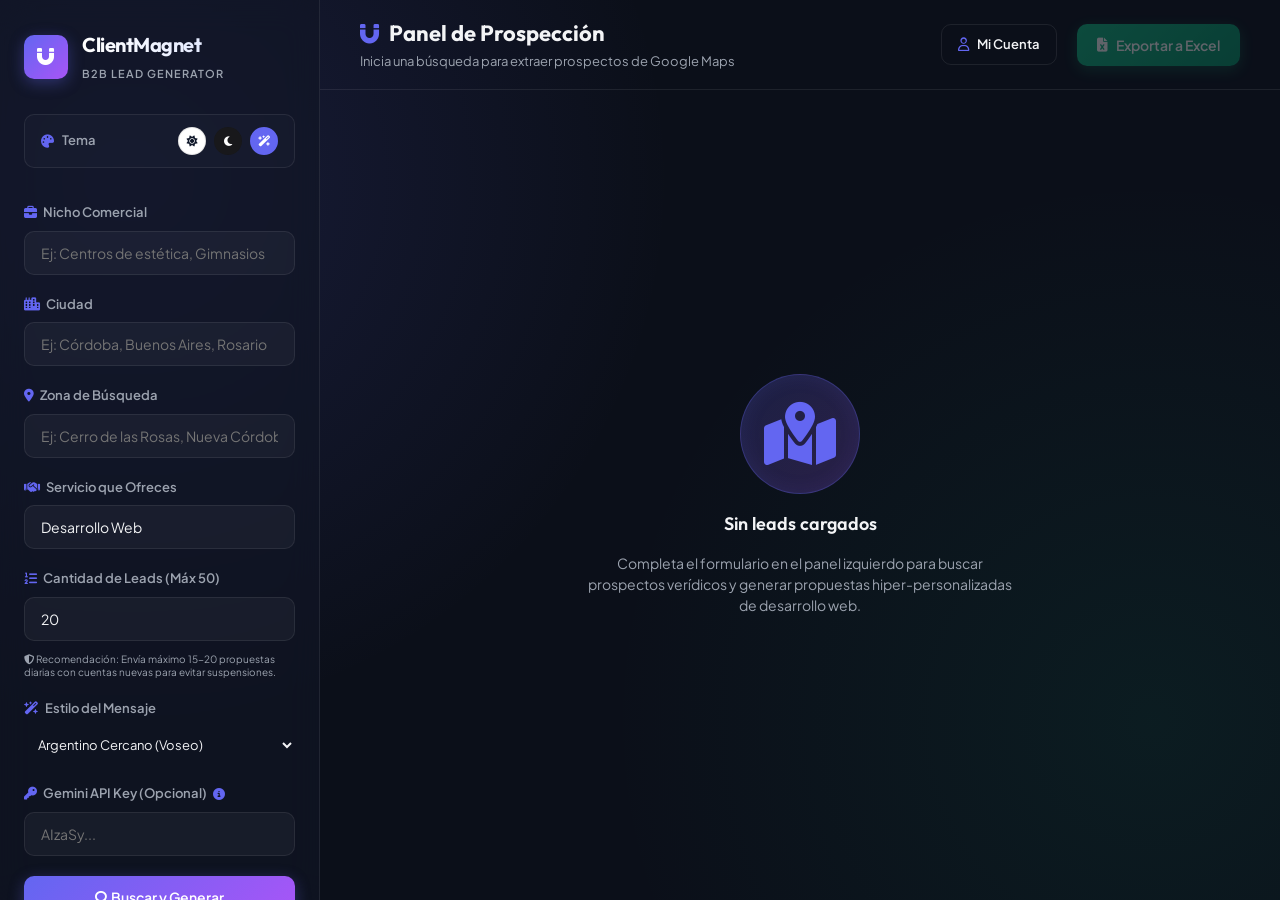
==== templates/index.html @ a26969b7 "fix: reordenar media queries, posicionar pestana como fixed y ocultar toggle duplicado del header" ====
<!DOCTYPE html>
<html lang="es">
<head>
    <meta charset="UTF-8">
    <meta name="viewport" content="width=device-width, initial-scale=1.0">
    <title>ClientMagnet | Lead Generator & Copywriter</title>
    <!-- Favicon -->
    <link rel="icon" type="image/svg+xml" href="data:image/svg+xml,<svg xmlns=%22http://www.w3.org/2000/svg%22 viewBox=%220 0 100 100%22><text y=%22.9em%22 font-size=%2290%22>🧲</text></svg>">
    <!-- Google Fonts -->
    <link rel="preconnect" href="https://fonts.googleapis.com">
    <link rel="preconnect" href="https://fonts.gstatic.com" crossorigin>
    <link href="https://fonts.googleapis.com/css2?family=Outfit:wght@300;400;500;600;700;800&family=Plus+Jakarta+Sans:wght@300;400;500;600;700&display=swap" rel="stylesheet">
    <!-- FontAwesome for Icons -->
    <link rel="stylesheet" href="https://cdnjs.cloudflare.com/ajax/libs/font-awesome/6.4.0/css/all.min.css">
    <!-- Stylesheet -->
    <link rel="stylesheet" href="/static/style.css">
</head>
<body>
    <div class="app-container">
        <!-- Sidebar / Control Panel -->
        <aside class="sidebar">
            <div class="brand">
                <div class="logo-icon"><i class="fa-solid fa-magnet"></i></div>
                <div class="brand-text">
                    <h1>ClientMagnet</h1>
                    <span>B2B Lead Generator</span>
                </div>
                <button type="button" class="sidebar-close-btn" id="sidebarClose" style="display: none;"><i class="fa-solid fa-xmark"></i></button>
            </div>
            
            <div class="theme-selector-container">
                <span><i class="fa-solid fa-palette"></i> Tema</span>
                <div class="theme-buttons">
                    <button type="button" class="theme-btn theme-light" data-theme="theme-light" title="Modo Claro"><i class="fa-solid fa-sun"></i></button>
                    <button type="button" class="theme-btn theme-dark" data-theme="theme-dark" title="Modo Oscuro"><i class="fa-solid fa-moon"></i></button>
                    <button type="button" class="theme-btn theme-violet active" data-theme="theme-violet" title="Modo Violeta"><i class="fa-solid fa-wand-magic-sparkles"></i></button>
                </div>
            </div>
            
            <form id="prospectForm" class="control-form">
                <div class="form-group">
                    <label for="nicho"><i class="fa-solid fa-briefcase"></i> Nicho Comercial</label>
                    <input type="text" id="nicho" placeholder="Ej: Centros de estética, Gimnasios" required>
                </div>
                
                <div class="form-group">
                    <label for="ciudad"><i class="fa-solid fa-city"></i> Ciudad</label>
                    <input type="text" id="ciudad" placeholder="Ej: Córdoba, Buenos Aires, Rosario" required>
                </div>
                
                <div class="form-group">
                    <label for="zona"><i class="fa-solid fa-location-dot"></i> Zona de Búsqueda</label>
                    <input type="text" id="zona" placeholder="Ej: Cerro de las Rosas, Nueva Córdoba" required>
                </div>
                
                <div class="form-group">
                    <label for="servicio"><i class="fa-solid fa-handshake"></i> Servicio que Ofreces</label>
                    <input type="text" id="servicio" value="Desarrollo Web" placeholder="Ej: Desarrollo Web, Community Manager, Empleado, etc." list="typical-services" required>
                    <datalist id="typical-services">
                        <option value="Desarrollo Web"></option>
                        <option value="Community Manager"></option>
                        <option value="Gestión de Redes Sociales"></option>
                        <option value="Empleado Administrativo"></option>
                        <option value="Recepcionista"></option>
                        <option value="Asistente Virtual"></option>
                        <option value="Diseñador Gráfico"></option>
                        <option value="Especialista en Marketing/Ads"></option>
                        <option value="Vendedor / Comercial"></option>
                        <option value="Fotógrafo / Filmmaker"></option>
                    </datalist>
                    <span id="servicioError" class="error-msg" style="display: none; font-size: 11px; color: var(--danger); margin-top: 4px;">
                        <i class="fa-solid fa-circle-xmark"></i> Servicio no válido. Por favor, introduce un servicio profesional típico.
                    </span>
                </div>
                
                <div class="form-group">
                    <label for="cantidad"><i class="fa-solid fa-list-ol"></i> Cantidad de Leads (Máx 50)</label>
                    <input type="number" id="cantidad" min="1" max="50" value="20" required>
                    <span style="font-size: 10px; color: var(--text-secondary); margin-top: 4px; display: block; line-height: 1.3;">
                        <i class="fa-solid fa-shield-halved"></i> Recomendación: Envía máximo 15-20 propuestas diarias con cuentas nuevas para evitar suspensiones.
                    </span>
                </div>
                
                <div class="form-group">
                    <label for="estiloMensaje"><i class="fa-solid fa-wand-magic-sparkles"></i> Estilo del Mensaje</label>
                    <select id="estiloMensaje" style="width: 100%; padding: 10px; border-radius: 8px; border: 1px solid var(--border); background-color: var(--bg-card); color: var(--text-primary); font-family: inherit; outline: none; font-size: 13px;">
                        <option value="argentino" selected>Argentino Cercano (Voseo)</option>
                        <option value="corporativo">Neutro Corporativo</option>
                        <option value="hibrido">Híbrido Sobrio</option>
                    </select>
                </div>
                
                <div class="form-group">
                    <label for="apiKey">
                        <i class="fa-solid fa-key"></i> Gemini API Key (Opcional)
                        <span class="tooltip-icon" title="Si agregas tu API Key, la propuesta comercial se redactará usando Inteligencia Artificial adaptándose específicamente al nombre y rubro del negocio de forma avanzada. Si no la colocas, se usará una plantilla optimizada."><i class="fa-solid fa-circle-info"></i></span>
                    </label>
                    <input type="password" id="apiKey" placeholder="AIzaSy...">
                </div>
                
                <button type="submit" id="submitBtn" class="btn btn-primary">
                    <span class="btn-text"><i class="fa-solid fa-magnifying-glass"></i> Buscar y Generar</span>
                    <span class="spinner"><i class="fa-solid fa-circle-notch fa-spin"></i></span>
                </button>
            </form>
            
            <!-- Guía de Límites de WhatsApp -->
            <div class="spam-guide-card">
                <div class="spam-guide-header" id="spamGuideToggle">
                    <span><i class="fa-solid fa-shield-halved"></i> Guía contra Spam de WhatsApp</span>
                    <i class="fa-solid fa-chevron-down toggle-icon"></i>
                </div>
                <div class="spam-guide-content" id="spamGuideContent" style="display: none;">
                    <p>WhatsApp analiza el comportamiento para detectar spam en cuentas personales. Pautas clave:</p>
                    <ul>
                        <li><i class="fa-solid fa-circle-info"></i> <strong>Límites Recomendados:</strong>
                            <ul>
                                <li>Cuentas Nuevas: <strong>15-20 mensajes/día</strong>.</li>
                                <li>Cuentas Activas: <strong>30-50 mensajes/día</strong>.</li>
                            </ul>
                        </li>
                        <li><i class="fa-solid fa-shuffle"></i> <strong>Personalización:</strong> No envíes textos idénticos. Nuestra app los varía según el nicho y dolor del negocio.</li>
                        <li><i class="fa-solid fa-clock"></i> <strong>Envío Manual Espaciado:</strong> Envía los mensajes uno a uno en la ventana de chat con pausas de 1 minuto.</li>
                        <li><i class="fa-solid fa-comments"></i> <strong>Generar Interacción:</strong> Si te responden, el algoritmo elimina las alertas de spam para ese contacto.</li>
                    </ul>
                </div>
            </div>
            
            <div class="stats-panel" id="statsPanel" style="display: none;">
                <h3><i class="fa-solid fa-chart-simple"></i> Métricas de Sesión</h3>
                <div class="stats-grid">
                    <div class="stat-card">
                        <span class="stat-val" id="statLeads">0</span>
                        <span class="stat-lbl">Leads Obtenidos</span>
                    </div>
                    <div class="stat-card">
                        <span class="stat-val" id="statContactados">0</span>
                        <span class="stat-lbl">Contactados</span>
                    </div>
                </div>
            </div>
        </aside>

        <!-- Floating Sidebar Tab for Mobile (outside sidebar to prevent overflow clipping) -->
        <button type="button" class="sidebar-tab-btn" id="sidebarTabBtn" aria-label="Alternar configuración">
            <div class="hamburger-menu">
                <span></span>
                <span></span>
                <span></span>
            </div>
        </button>

        <!-- Main Content Area -->
        <main class="main-content">
            <header class="main-header">
                <div class="header-info-wrapper" style="display: flex; align-items: center; gap: 12px; flex-grow: 1;">
                    <button type="button" class="sidebar-toggle-btn" id="sidebarToggle" style="display: none;">
                        <i class="fa-solid fa-bars"></i>
                    </button>
                    <div class="header-info">
                        <h2 style="display: flex; align-items: center; gap: 10px; margin: 0;"><i class="fa-solid fa-magnet" style="color: var(--primary);"></i>Panel de Prospección</h2>
                        <p id="searchBreadcrumb" style="margin: 2px 0 0 0;">Inicia una búsqueda para extraer prospectos de Google Maps</p>
                    </div>
                </div>
                <div class="header-actions" style="display: flex; align-items: center; gap: 20px;">
                    <div class="auth-section" id="authSection"></div>
                    <button id="exportBtn" class="btn btn-success" disabled>
                        <i class="fa-solid fa-file-excel"></i> Exportar a Excel
                    </button>
                </div>
            </header>

            <!-- Filtros Inteligentes -->
            <div class="filter-bar" id="filterBar" style="display: none;">
                <div class="filter-group">
                    <label class="checkbox-container">
                        <input type="checkbox" id="hidePremiumLeads">
                        <span class="checkmark"></span>
                        <i class="fa-solid fa-filter"></i> Ocultar prospectos con Calidad excelente (>70)
                    </label>
                    <span class="filter-info" id="filterInfo">Mostrando todos los leads.</span>
                </div>
            </div>

            <!-- Loading State -->
            <div class="loading-overlay" id="loadingOverlay">
                <div class="loader-box">
                    <div class="loader-animation">
                        <div class="circle"></div>
                        <div class="circle"></div>
                        <div class="circle"></div>
                    </div>
                    <h3>Buscando en Google Maps...</h3>
                    <p>Estamos extrayendo negocios reales y descartando los que no tienen teléfono comercial.</p>
                    <span class="loader-subtitle">Esto puede tardar unos segundos, por favor no cierres la ventana.</span>
                </div>
            </div>

            <!-- Empty State -->
            <div class="empty-state" id="emptyState">
                <div class="empty-icon"><i class="fa-solid fa-map-location-dot"></i></div>
                <h3>Sin leads cargados</h3>
                <p>Completa el formulario en el panel izquierdo para buscar prospectos verídicos y generar propuestas hiper-personalizadas de desarrollo web.</p>
            </div>

            <!-- Leads Grid/Table -->
            <div class="table-container" id="tableContainer" style="display: none;">
                <table class="leads-table" id="leadsTable">
                    <thead>
                        <tr>
                            <th class="col-name"><i class="fa-solid fa-shop"></i> Negocio</th>
                            <th class="col-phone"><i class="fa-solid fa-phone"></i> Teléfono</th>
                            <th class="col-calidad"><i class="fa-solid fa-star"></i> Calidad</th>
                            <th class="col-address"><i class="fa-solid fa-location-dot"></i> Ubicación</th>
                            <th class="col-message"><i class="fa-solid fa-comment-dots"></i> Propuesta Generada por IA</th>
                            <th class="col-action"><i class="fa-solid fa-share-nodes"></i> Enlace de WhatsApp</th>
                            <th class="col-status"><i class="fa-solid fa-circle-check"></i> Estado</th>
                        </tr>
                    </thead>
                    <tbody id="leadsTableBody">
                        <!-- Leads loaded dynamically -->
                    </tbody>
                </table>
            </div>
        </main>
    </div>

    <!-- Notification Toast -->
    <div id="toast" class="toast">
        <i id="toastIcon" class="fa-solid"></i>
        <span id="toastMessage">Mensaje</span>
    </div>

    <!-- Modal de Conversión a Premium -->
    <div class="modal-overlay" id="premiumModal" style="display: none; position: fixed; top: 0; left: 0; right: 0; bottom: 0; background: rgba(15, 23, 42, 0.8); backdrop-filter: blur(8px); justify-content: center; align-items: center; z-index: 2000;">
        <div class="upgrade-modal-box" style="background: var(--modal-bg); border: 1px solid var(--border-color); padding: 40px; border-radius: var(--radius-lg); width: 100%; max-width: 460px; box-shadow: 0 20px 50px rgba(0,0,0,0.3); position: relative; animation: scaleIn 0.3s ease-out; text-align: center;">
            <div class="modal-close-btn" id="closePremiumModal" style="position: absolute; top: 20px; right: 20px; font-size: 20px; color: var(--text-secondary); cursor: pointer; transition: var(--transition);"><i class="fa-solid fa-xmark"></i></div>
            <div class="upgrade-header" style="margin-bottom: 24px;">
                <div class="upgrade-badge-icon" style="width: 60px; height: 60px; border-radius: 50%; background: linear-gradient(135deg, #f59e0b 0%, #d97706 100%); display: flex; align-items: center; justify-content: center; font-size: 28px; color: #fff; margin: 0 auto 16px; box-shadow: 0 0 20px rgba(245, 158, 11, 0.4);"><i class="fa-solid fa-crown"></i></div>
                <h2 style="font-family: var(--font-heading); font-size: 24px; font-weight: 700; color: var(--text-primary); margin-bottom: 8px;">ClientMagnet Premium</h2>
                <p style="font-size: 14px; color: var(--text-secondary); line-height: 1.4;">Lleva tu prospección B2B al siguiente nivel sin límites diarios de leads.</p>
            </div>
            <div class="upgrade-content">
                <div class="price-tag" style="margin-bottom: 24px; display: flex; justify-content: center; align-items: baseline; gap: 4px;">
                    <span class="currency" style="font-size: 20px; font-weight: 600; color: var(--text-primary);">$</span>
                    <span class="price-val" style="font-size: 44px; font-weight: 800; color: var(--text-primary); letter-spacing: -1px;">2.000</span>
                    <span class="period" style="font-size: 14px; color: var(--text-secondary); font-weight: 500;">/ mes</span>
                </div>
                <ul class="features-list" style="text-align: left; list-style: none; padding: 0; margin: 0 0 30px 0; display: flex; flex-direction: column; gap: 12px;">
                    <li style="display: flex; align-items: center; gap: 10px; font-size: 14px; color: var(--text-primary);"><i class="fa-solid fa-circle-check" style="color: var(--success); font-size: 16px;"></i> Búsquedas ilimitadas de leads diarios (sin tope de 40).</li>
                    <li style="display: flex; align-items: center; gap: 10px; font-size: 14px; color: var(--text-primary);"><i class="fa-solid fa-circle-check" style="color: var(--success); font-size: 16px;"></i> Exportación completa a Excel sin restricciones.</li>
                    <li style="display: flex; align-items: center; gap: 10px; font-size: 14px; color: var(--text-primary);"><i class="fa-solid fa-circle-check" style="color: var(--success); font-size: 16px;"></i> Acceso a filtros avanzados de calidad.</li>
                    <li style="display: flex; align-items: center; gap: 10px; font-size: 14px; color: var(--text-primary);"><i class="fa-solid fa-circle-check" style="color: var(--success); font-size: 16px;"></i> Propuestas ultra-personalizadas por IA ilimitadas.</li>
                </ul>
                <button type="button" class="btn btn-primary" id="btnUpgradeAction" style="width: 100%; padding: 14px; font-size: 15px; font-weight: 600; background: linear-gradient(135deg, #6366f1 0%, #a855f7 100%); border: none; box-shadow: 0 4px 15px rgba(99, 102, 241, 0.4);">
                    <i class="fa-solid fa-wallet" style="margin-right: 8px;"></i> Adquirir Plan Premium
                </button>
                <span class="secure-checkout" style="display: block; margin-top: 16px; font-size: 11px; color: var(--text-secondary);"><i class="fa-solid fa-lock" style="margin-right: 4px;"></i> Pago seguro de $2000 ARS. Cancelación en un clic.</span>
            </div>
        </div>
    </div>
    <div class="sidebar-overlay" id="sidebarOverlay" style="display: none;"></div>

    <script src="/static/script.js"></script>
</body>
</html>
---- static/style.css ----
/* Core Reset & Variables */
:root {
    /* Fonts & Radii */
    --font-heading: 'Outfit', sans-serif;
    --font-body: 'Plus Jakarta Sans', sans-serif;
    --radius-lg: 16px;
    --radius-md: 10px;
    --radius-sm: 6px;
    --transition: all 0.3s cubic-bezier(0.4, 0, 0.2, 1);
    
    /* Global Status Colors (Shared) */
    --success: #10b981;
    --success-hover: #059669;
    --success-glow: rgba(16, 185, 129, 0.35);
    --warning: #f59e0b;
    --danger: #ef4444;
}

/* Violet Theme (Default Dark-Violet) */
body.theme-violet, body:not(.theme-light):not(.theme-dark) {
    --bg-main: #0b0f19;
    --bg-panel: rgba(17, 22, 37, 0.65);
    --border-color: rgba(255, 255, 255, 0.08);
    --border-hover-color: rgba(255, 255, 255, 0.15);
    --text-primary: #f3f4f6;
    --text-secondary: #9ca3af;
    --text-white: #ffffff;
    
    --primary: #6366f1;
    --primary-hover: #4f46e5;
    --primary-glow: rgba(99, 102, 241, 0.35);
    --accent-gradient: linear-gradient(135deg, #6366f1 0%, #a855f7 100%);
    --brand-text-gradient: linear-gradient(to right, #ffffff, #e0e7ff);
    
    --radial-1: rgba(99, 102, 241, 0.15);
    --radial-2: rgba(16, 185, 129, 0.08);
    
    --card-bg: rgba(255, 255, 255, 0.02);
    --card-hover-bg: rgba(255, 255, 255, 0.04);
    --input-bg: rgba(255, 255, 255, 0.04);
    --input-focus-bg: rgba(255, 255, 255, 0.08);
    --textarea-bg: rgba(0, 0, 0, 0.25);
    --textarea-focus-bg: rgba(0, 0, 0, 0.35);
    --textarea-border: rgba(255, 255, 255, 0.08);
    --modal-bg: rgba(20, 24, 38, 0.85);
    --toast-bg: rgba(17, 22, 37, 0.9);
    --overlay-bg: rgba(11, 15, 25, 0.85);
}

/* Pure Dark Theme (Black & Sky Blue) */
body.theme-dark {
    --bg-main: #050505;
    --bg-panel: rgba(18, 18, 18, 0.8);
    --border-color: rgba(255, 255, 255, 0.05);
    --border-hover-color: rgba(255, 255, 255, 0.12);
    --text-primary: #ffffff;
    --text-secondary: #8a8a93;
    --text-white: #ffffff;
    
    --primary: #0ea5e9; /* Sky Blue */
    --primary-hover: #0284c7;
    --primary-glow: rgba(14, 165, 233, 0.35);
    --accent-gradient: linear-gradient(135deg, #0ea5e9 0%, #2563eb 100%);
    --brand-text-gradient: linear-gradient(to right, #ffffff, #bae6fd);
    
    --radial-1: rgba(14, 165, 233, 0.1);
    --radial-2: rgba(16, 185, 129, 0.05);
    
    --card-bg: rgba(255, 255, 255, 0.01);
    --card-hover-bg: rgba(255, 255, 255, 0.03);
    --input-bg: rgba(255, 255, 255, 0.03);
    --input-focus-bg: rgba(255, 255, 255, 0.06);
    --textarea-bg: rgba(0, 0, 0, 0.3);
    --textarea-focus-bg: rgba(0, 0, 0, 0.4);
    --textarea-border: rgba(255, 255, 255, 0.06);
    --modal-bg: rgba(10, 10, 10, 0.9);
    --toast-bg: rgba(15, 15, 15, 0.9);
    --overlay-bg: rgba(5, 5, 5, 0.85);
}

/* Light Theme (Sleek Slate & Indigo) */
body.theme-light {
    --bg-main: #f8fafc;
    --bg-panel: rgba(255, 255, 255, 0.85);
    --border-color: rgba(15, 23, 42, 0.08);
    --border-hover-color: rgba(15, 23, 42, 0.15);
    --text-primary: #0f172a;
    --text-secondary: #475569;
    --text-white: #0f172a;
    
    --primary: #4f46e5; /* Indigo */
    --primary-hover: #3730a3;
    --primary-glow: rgba(79, 70, 229, 0.15);
    --accent-gradient: linear-gradient(135deg, #4f46e5 0%, #6366f1 100%);
    --brand-text-gradient: linear-gradient(to right, #0f172a, #312e81);
    
    --radial-1: rgba(79, 70, 229, 0.05);
    --radial-2: rgba(16, 185, 129, 0.03);
    
    --card-bg: rgba(0, 0, 0, 0.015);
    --card-hover-bg: rgba(0, 0, 0, 0.03);
    --input-bg: rgba(0, 0, 0, 0.02);
    --input-focus-bg: rgba(0, 0, 0, 0.04);
    --textarea-bg: rgba(255, 255, 255, 0.85);
    --textarea-focus-bg: rgba(255, 255, 255, 1.0);
    --textarea-border: rgba(15, 23, 42, 0.12);
    --modal-bg: rgba(255, 255, 255, 0.95);
    --toast-bg: rgba(255, 255, 255, 0.95);
    --overlay-bg: rgba(248, 250, 252, 0.85);
}

* {
    margin: 0;
    padding: 0;
    box-sizing: border-box;
}

body {
    background-color: var(--bg-main);
    color: var(--text-primary);
    font-family: var(--font-body);
    height: 100vh;
    overflow: hidden;
    line-height: 1.5;
    background-image: 
        radial-gradient(circle at 10% 20%, var(--radial-1) 0%, transparent 40%),
        radial-gradient(circle at 90% 80%, var(--radial-2) 0%, transparent 40%);
    transition: background-color 0.3s ease, color 0.3s ease;
}

/* Scrollbar styling */
::-webkit-scrollbar {
    width: 6px;
    height: 6px;
}
::-webkit-scrollbar-track {
    background: rgba(255, 255, 255, 0.02);
}
::-webkit-scrollbar-thumb {
    background: rgba(255, 255, 255, 0.12);
    border-radius: 4px;
}
::-webkit-scrollbar-thumb:hover {
    background: rgba(255, 255, 255, 0.25);
}

/* App Layout */
.app-container {
    display: flex;
    height: 100vh;
    width: 100%;
}

/* Sidebar */
.sidebar {
    width: 320px;
    background: var(--bg-panel);
    backdrop-filter: blur(16px);
    -webkit-backdrop-filter: blur(16px);
    border-right: 1px solid var(--border-color);
    padding: 30px 24px;
    display: flex;
    flex-direction: column;
    gap: 30px;
    flex-shrink: 0;
    z-index: 10;
    overflow-y: auto; /* Permite scroll vertical si el contenido excede el alto */
}

.sidebar-tab-btn {
    display: none;
}

.brand {
    display: flex;
    align-items: center;
    gap: 14px;
}

.logo-icon {
    width: 44px;
    height: 44px;
    border-radius: var(--radius-md);
    background: var(--accent-gradient);
    display: flex;
    align-items: center;
    justify-content: center;
    font-size: 20px;
    color: #fff;
    box-shadow: 0 4px 15px var(--primary-glow);
    transition: var(--transition);
}

.logo-icon:hover {
    transform: rotate(15deg) scale(1.05);
}

.brand-text h1 {
    font-family: var(--font-heading);
    font-size: 20px;
    font-weight: 700;
    letter-spacing: -0.5px;
    background: var(--brand-text-gradient);
    -webkit-background-clip: text;
    -webkit-text-fill-color: transparent;
    transition: var(--transition);
}

.brand-text span {
    font-size: 11px;
    color: var(--text-secondary);
    text-transform: uppercase;
    letter-spacing: 1px;
    font-weight: 600;
}

/* Form Styling */
.control-form {
    display: flex;
    flex-direction: column;
    gap: 20px;
}

.form-group {
    display: flex;
    flex-direction: column;
    gap: 8px;
}

.form-group label {
    font-size: 13px;
    font-weight: 600;
    color: var(--text-secondary);
    display: flex;
    align-items: center;
    gap: 6px;
}

.form-group label i {
    color: var(--primary);
}

.form-group input {
    width: 100%;
    background: var(--input-bg);
    border: 1px solid var(--border-color);
    border-radius: var(--radius-md);
    padding: 12px 16px;
    color: var(--text-primary);
    font-family: var(--font-body);
    font-size: 14px;
    transition: var(--transition);
}

.form-group input:focus {
    outline: none;
    border-color: var(--primary);
    box-shadow: 0 0 0 3px var(--primary-glow);
    background: var(--input-focus-bg);
}

/* Tooltip */
.tooltip-icon {
    font-size: 12px;
    color: var(--text-secondary);
    cursor: help;
    transition: var(--transition);
}
.tooltip-icon:hover {
    color: var(--text-primary);
}

/* Buttons */
.btn {
    border: none;
    border-radius: var(--radius-md);
    padding: 12px 20px;
    font-family: var(--font-body);
    font-size: 14px;
    font-weight: 600;
    cursor: pointer;
    display: inline-flex;
    align-items: center;
    justify-content: center;
    gap: 8px;
    transition: var(--transition);
    color: #fff;
}

.btn-primary {
    background: var(--accent-gradient);
    box-shadow: 0 4px 15px var(--primary-glow);
}
.btn-primary:hover {
    transform: translateY(-2px);
    box-shadow: 0 6px 20px var(--primary-glow);
}
.btn-primary:active {
    transform: translateY(0);
}

.btn-success {
    background: linear-gradient(135deg, var(--success) 0%, #059669 100%);
    box-shadow: 0 4px 15px var(--success-glow);
}
.btn-success:hover:not(:disabled) {
    transform: translateY(-2px);
    box-shadow: 0 6px 20px rgba(16, 185, 129, 0.5);
}
.btn-success:disabled {
    opacity: 0.35;
    cursor: not-allowed;
}

/* Stats panel */
.stats-panel {
    border-top: 1px solid var(--border-color);
    padding-top: 24px;
    display: flex;
    flex-direction: column;
    gap: 14px;
}

.stats-panel h3 {
    font-family: var(--font-heading);
    font-size: 14px;
    font-weight: 600;
    color: var(--text-secondary);
    display: flex;
    align-items: center;
    gap: 6px;
}

.stats-grid {
    display: grid;
    grid-template-columns: 1fr 1fr;
    gap: 12px;
}

.stat-card {
    background: var(--card-bg);
    border: 1px solid var(--border-color);
    border-radius: var(--radius-md);
    padding: 12px;
    display: flex;
    flex-direction: column;
    align-items: center;
}

.stat-val {
    font-family: var(--font-heading);
    font-size: 22px;
    font-weight: 700;
    color: var(--text-primary);
}

.stat-lbl {
    font-size: 10px;
    color: var(--text-secondary);
    text-align: center;
}

/* Spinner */
.spinner {
    display: none;
}
.loading .btn-text {
    display: none;
}
.loading .spinner {
    display: inline-block;
}

/* Main Content Area */
.main-content {
    flex-grow: 1;
    display: flex;
    flex-direction: column;
    height: 100%;
    position: relative;
}

/* Header */
.main-header {
    height: 90px;
    padding: 0 40px;
    border-bottom: 1px solid var(--border-color);
    display: flex;
    align-items: center;
    justify-content: space-between;
    flex-shrink: 0;
}

.header-info h2 {
    font-family: var(--font-heading);
    font-size: 22px;
    font-weight: 700;
    color: var(--text-primary);
}

.header-info p {
    font-size: 13px;
    color: var(--text-secondary);
}

/* Empty State */
.empty-state {
    flex-grow: 1;
    display: flex;
    flex-direction: column;
    align-items: center;
    justify-content: center;
    gap: 16px;
    padding: 40px;
    text-align: center;
}

.empty-icon {
    font-size: 64px;
    background: linear-gradient(135deg, rgba(99, 102, 241, 0.2) 0%, rgba(168, 85, 247, 0.2) 100%);
    width: 120px;
    height: 120px;
    border-radius: 50%;
    display: flex;
    align-items: center;
    justify-content: center;
    color: var(--primary);
    border: 1px solid rgba(99, 102, 241, 0.3);
    box-shadow: inset 0 0 20px rgba(99, 102, 241, 0.1);
}

.empty-state h3 {
    font-family: var(--font-heading);
    font-size: 18px;
    font-weight: 600;
}

.empty-state p {
    font-size: 14px;
    color: var(--text-secondary);
    max-width: 440px;
}

/* Loading Overlay */
.loading-overlay {
    position: absolute;
    top: 90px;
    left: 0;
    right: 0;
    bottom: 0;
    background: var(--overlay-bg);
    backdrop-filter: blur(8px);
    display: none;
    align-items: center;
    justify-content: center;
    z-index: 100;
}

.loader-box {
    background: var(--modal-bg);
    border: 1px solid var(--border-color);
    padding: 40px;
    border-radius: var(--radius-lg);
    display: flex;
    flex-direction: column;
    align-items: center;
    text-align: center;
    max-width: 480px;
    box-shadow: 0 10px 40px rgba(0, 0, 0, 0.2);
    animation: scaleIn 0.3s ease-out;
}

.loader-animation {
    display: flex;
    gap: 8px;
    margin-bottom: 24px;
}

.loader-animation .circle {
    width: 14px;
    height: 14px;
    border-radius: 50%;
    background-color: var(--primary);
    animation: bounce 1.4s infinite ease-in-out both;
}

.loader-animation .circle:nth-child(1) {
    animation-delay: -0.32s;
    background-color: var(--primary);
}
.loader-animation .circle:nth-child(2) {
    animation-delay: -0.16s;
    background-color: var(--primary);
    opacity: 0.7;
}
.loader-animation .circle:nth-child(3) {
    background-color: var(--success);
}

.loader-box h3 {
    font-family: var(--font-heading);
    font-size: 18px;
    margin-bottom: 10px;
}

.loader-box p {
    font-size: 14px;
    color: var(--text-secondary);
    margin-bottom: 8px;
}

.loader-subtitle {
    font-size: 12px;
    color: var(--text-secondary);
    opacity: 0.7;
}

/* Leads Table UI */
.table-container {
    flex-grow: 1;
    overflow: auto;
    padding: 30px 40px;
}

.leads-table {
    width: 100%;
    border-collapse: separate;
    border-spacing: 0 10px;
    font-size: 14px;
}

.leads-table th {
    font-family: var(--font-heading);
    color: var(--text-secondary);
    font-weight: 600;
    font-size: 12px;
    text-transform: uppercase;
    letter-spacing: 1px;
    padding: 0 16px 10px 16px;
    text-align: left;
}

.leads-table td {
    background: var(--card-bg);
    border-top: 1px solid var(--border-color);
    border-bottom: 1px solid var(--border-color);
    padding: 24px 18px; /* Taller padding for rows */
    vertical-align: middle;
    transition: var(--transition);
}

.leads-table td:first-child {
    border-left: 1px solid var(--border-color);
    border-top-left-radius: var(--radius-md);
    border-bottom-left-radius: var(--radius-md);
}

.leads-table td:last-child {
    border-right: 1px solid var(--border-color);
    border-top-right-radius: var(--radius-md);
    border-bottom-right-radius: var(--radius-md);
}

.leads-table tr:hover td {
    background: var(--card-hover-bg);
    border-color: var(--border-hover-color);
}

/* Columns widths & specs - Se rebalancearon anchos para incluir la columna Calidad */
.col-name { width: 14%; }
.col-phone { width: 9%; }
.col-calidad { width: 12%; }
.col-address { width: 13%; }
.col-message { width: 38%; }
.col-action { width: 7%; text-align: center; }
.col-status { width: 7%; }

/* Lead info styles */
.business-name {
    font-weight: 700;
    color: var(--text-white);
    font-size: 14px;
}

.address-text {
    color: var(--text-secondary);
    font-size: 13px;
    display: -webkit-box;
    -webkit-line-clamp: 2;
    -webkit-box-orient: vertical;
    overflow: hidden;
}

.phone-raw {
    font-family: monospace;
    font-size: 13px;
    color: var(--text-secondary);
}

/* Proposal Textarea */
.proposal-box {
    position: relative;
    width: 100%;
}

.proposal-textarea {
    width: 100%;
    height: 140px; /* Taller height for easier reading */
    background: var(--textarea-bg);
    border: 1px solid var(--textarea-border);
    border-radius: var(--radius-md);
    color: var(--text-primary); /* Brighter, more readable text color */
    font-family: var(--font-body);
    font-size: 13px; /* Slightly larger text */
    line-height: 1.5; /* Comfortable spacing */
    padding: 12px;
    resize: vertical; /* Enable vertical dragging if needed */
    outline: none;
    transition: var(--transition);
}

.proposal-textarea:focus {
    border-color: var(--primary);
    color: var(--text-white);
    background: var(--textarea-focus-bg);
}

.proposal-actions {
    position: absolute;
    bottom: 8px;
    right: 8px;
    display: flex;
    gap: 6px;
    opacity: 0;
    transition: var(--transition);
}

.proposal-box:hover .proposal-actions,
.proposal-textarea:focus + .proposal-actions,
.proposal-actions:hover {
    opacity: 1;
}

.btn-mini {
    width: 26px;
    height: 26px;
    border-radius: var(--radius-sm);
    border: 1px solid var(--border-color);
    background: var(--card-bg);
    color: var(--text-secondary);
    cursor: pointer;
    display: flex;
    align-items: center;
    justify-content: center;
    font-size: 11px;
    transition: var(--transition);
}

.btn-mini:hover {
    color: #fff;
    border-color: var(--primary);
    background: var(--primary-hover);
}

/* Send Link Button */
.btn-send-whatsapp {
    background: #25d366;
    color: #fff;
    border: none;
    border-radius: var(--radius-md);
    padding: 8px 12px;
    font-size: 12px;
    font-weight: 700;
    cursor: pointer;
    display: inline-flex;
    align-items: center;
    gap: 6px;
    text-decoration: none;
    box-shadow: 0 4px 10px rgba(37, 211, 102, 0.25);
    transition: var(--transition);
}

.btn-send-whatsapp:hover {
    background: #20ba5a;
    transform: scale(1.05);
    box-shadow: 0 6px 15px rgba(37, 211, 102, 0.4);
}

/* Status dropdown */
.status-select {
    background: rgba(255, 255, 255, 0.04);
    border: 1px solid var(--border-color);
    color: var(--text-secondary);
    font-family: var(--font-body);
    font-size: 11px;
    font-weight: 600;
    padding: 6px 10px;
    border-radius: var(--radius-sm);
    outline: none;
    cursor: pointer;
    transition: var(--transition);
    width: 100%;
}

.status-select:focus {
    border-color: var(--primary);
}

.status-select option {
    background-color: var(--bg-main);
    color: var(--text-primary);
}

/* Status cell states classes for styling row left indicator or select colored border */
tr.status-pendiente td:first-child { border-left: 3px solid var(--text-secondary); }
tr.status-contactado td:first-child { border-left: 3px solid var(--primary); }
tr.status-sin-respuesta td:first-child { border-left: 3px solid var(--warning); }
tr.status-interesado td:first-child { border-left: 3px solid var(--success); }
tr.status-rechazado td:first-child { border-left: 3px solid var(--danger); }

/* Toast Notifications */
.toast {
    position: fixed;
    bottom: 30px;
    right: 40px;
    background: rgba(17, 22, 37, 0.9);
    border: 1px solid var(--border-color);
    backdrop-filter: blur(12px);
    padding: 16px 24px;
    border-radius: var(--radius-md);
    box-shadow: 0 10px 30px rgba(0, 0, 0, 0.3);
    display: flex;
    align-items: center;
    gap: 12px;
    z-index: 9999;
    transform: translateY(100px);
    opacity: 0;
    transition: transform 0.4s cubic-bezier(0.175, 0.885, 0.32, 1.275), opacity 0.3s;
}

.toast.show {
    transform: translateY(0);
    opacity: 1;
}

.toast i {
    font-size: 18px;
}

.toast.toast-info i { color: var(--primary); }
.toast.toast-success i { color: var(--success); }
.toast.toast-error i { color: var(--danger); }

/* Animations */
@keyframes bounce {
    0%, 80%, 100% { transform: scale(0); }
    40% { transform: scale(1.0); }
}

@keyframes scaleIn {
    from { transform: scale(0.9); opacity: 0; }
    to { transform: scale(1); opacity: 1; }
}

/* Responsive adjustments */
@media (max-width: 1200px) {
    .app-container {
        flex-direction: column;
        overflow: auto;
    }
    
    .sidebar {
        width: 100%;
        border-right: none;
        border-bottom: 1px solid var(--border-color);
        height: auto;
    }
    
    .main-content {
        height: auto;
    }
    
    body {
        overflow: auto;
    }
}

/* Spam Guide Card & Error Msg styling */
.spam-guide-card {
    background: rgba(255, 255, 255, 0.02);
    border: 1px solid var(--border-color);
    border-radius: var(--radius-md);
    overflow: hidden;
    transition: var(--transition);
}

.spam-guide-card:hover {
    border-color: rgba(99, 102, 241, 0.3);
    background: rgba(255, 255, 255, 0.03);
}

.spam-guide-header {
    padding: 12px 16px;
    display: flex;
    justify-content: space-between;
    align-items: center;
    cursor: pointer;
    font-size: 13px;
    font-weight: 600;
    color: var(--text-secondary);
    transition: var(--transition);
    user-select: none;
}

.spam-guide-header:hover {
    color: #fff;
}

.spam-guide-header span {
    display: flex;
    align-items: center;
    gap: 8px;
}

.spam-guide-header i.toggle-icon {
    font-size: 10px;
    transition: transform 0.3s ease;
}

.spam-guide-card.open i.toggle-icon {
    transform: rotate(180deg);
}

.spam-guide-content {
    padding: 0 16px 16px 16px;
    font-size: 12px;
    color: var(--text-secondary);
    line-height: 1.5;
    border-top: 1px solid rgba(255, 255, 255, 0.03);
    padding-top: 12px;
}

.spam-guide-content p {
    margin-bottom: 8px;
}

.spam-guide-content ul {
    list-style: none;
    display: flex;
    flex-direction: column;
    gap: 8px;
}

.spam-guide-content li {
    position: relative;
    padding-left: 18px;
}

.spam-guide-content li > i {
    position: absolute;
    left: 0;
    top: 3px;
    color: var(--primary);
    font-size: 11px;
}

.spam-guide-content li ul {
    margin-top: 4px;
    padding-left: 10px;
    gap: 4px;
}

.spam-guide-content li ul li {
    padding-left: 12px;
}

.spam-guide-content li ul li::before {
    content: "•";
    position: absolute;
    left: 0;
    color: var(--text-secondary);
}

.error-msg {
    display: flex;
    align-items: center;
    gap: 6px;
    animation: scaleIn 0.3s ease-out;
}

/* Filtros Inteligentes UI */
.filter-bar {
    background: rgba(17, 22, 37, 0.4);
    backdrop-filter: blur(16px);
    -webkit-backdrop-filter: blur(16px);
    border-bottom: 1px solid var(--border-color);
    padding: 12px 40px;
    display: flex;
    align-items: center;
    animation: scaleIn 0.3s ease-out;
}
.filter-group {
    display: flex;
    align-items: center;
    gap: 20px;
    width: 100%;
    justify-content: space-between;
}
.checkbox-container {
    display: inline-flex;
    align-items: center;
    gap: 10px;
    font-size: 13px;
    font-weight: 600;
    color: var(--text-primary);
    cursor: pointer;
    user-select: none;
}
.checkbox-container input {
    display: none;
}
.checkmark {
    width: 18px;
    height: 18px;
    border: 1px solid var(--border-color);
    border-radius: var(--radius-sm);
    background: rgba(255, 255, 255, 0.02);
    display: inline-block;
    position: relative;
    transition: var(--transition);
}
.checkbox-container:hover .checkmark {
    border-color: var(--primary);
    box-shadow: 0 0 8px var(--primary-glow);
}
.checkbox-container input:checked + .checkmark {
    background: var(--primary);
    border-color: var(--primary);
}
.checkbox-container input:checked + .checkmark::after {
    content: "";
    position: absolute;
    left: 6px;
    top: 2px;
    width: 4px;
    height: 8px;
    border: solid white;
    border-width: 0 2px 2px 0;
    transform: rotate(45deg);
}
.filter-info {
    font-size: 12px;
    color: var(--text-secondary);
    font-weight: 500;
}

/* Business Website Link styling */
.business-link {
    display: inline-flex;
    align-items: center;
    gap: 4px;
    font-size: 11px;
    color: var(--primary);
    text-decoration: none;
    margin-top: 5px;
    transition: var(--transition);
}
.business-link:hover {
    color: var(--text-white);
    text-decoration: underline;
}

/* Calidad (Score & Bars) Column styling */
.calidad-wrapper {
    display: flex;
    flex-direction: column;
    gap: 6px;
}
.calidad-header-row {
    display: flex;
    justify-content: space-between;
    align-items: center;
}
.calidad-num {
    font-size: 13px;
    font-weight: 700;
    color: var(--text-primary);
}
.calidad-badge {
    display: inline-flex;
    align-items: center;
    padding: 2px 6px;
    border-radius: var(--radius-sm);
    font-size: 9px;
    font-weight: 700;
    text-transform: uppercase;
    letter-spacing: 0.5px;
    width: fit-content;
}
.calidad-badge.critico {
    background: rgba(239, 68, 68, 0.15);
    color: #f87171;
    border: 1px solid rgba(239, 68, 68, 0.25);
}
.calidad-badge.regular {
    background: rgba(245, 158, 11, 0.15);
    color: #fbbf24;
    border: 1px solid rgba(245, 158, 11, 0.25);
}
.calidad-badge.excelente {
    background: rgba(16, 185, 129, 0.15);
    color: #34d399;
    border: 1px solid rgba(16, 185, 129, 0.25);
}
.calidad-bar-container {
    width: 100%;
    height: 6px;
    background: var(--input-bg);
    border-radius: 3px;
    overflow: hidden;
}
.calidad-bar {
    height: 100%;
    border-radius: 3px;
    transition: width 0.8s cubic-bezier(0.4, 0, 0.2, 1);
    width: 0; /* will animate via JS */
}
.calidad-bar.critico {
    background: linear-gradient(90deg, #ef4444, #f87171);
}
.calidad-bar.regular {
    background: linear-gradient(90deg, #f59e0b, #fbbf24);
}
.calidad-bar.excelente {
    background: linear-gradient(90deg, #10b981, #34d399);
}

/* Theme Selector UI */
.theme-selector-container {
    display: flex;
    align-items: center;
    justify-content: space-between;
    padding: 12px 16px;
    background: var(--card-bg);
    border: 1px solid var(--border-color);
    border-radius: var(--radius-md);
    font-size: 13px;
    font-weight: 600;
    color: var(--text-secondary);
    margin-bottom: 5px;
    transition: var(--transition);
}

.theme-selector-container span {
    display: flex;
    align-items: center;
    gap: 8px;
}

.theme-selector-container span i {
    color: var(--primary);
}

.theme-buttons {
    display: flex;
    gap: 8px;
}

.theme-btn {
    width: 28px;
    height: 28px;
    border-radius: 50%;
    border: 2px solid transparent;
    cursor: pointer;
    display: flex;
    align-items: center;
    justify-content: center;
    font-size: 11px;
    color: var(--text-secondary);
    transition: var(--transition);
    background: transparent;
}

.theme-btn:hover {
    color: var(--text-primary);
    transform: scale(1.1);
}

.theme-btn.active {
    color: #fff !important;
    border-color: var(--primary);
}

.theme-btn.theme-violet {
    background: #6366f1;
    color: #ffffff;
}
.theme-btn.theme-dark {
    background: #18181b;
    color: #ffffff;
}
.theme-btn.theme-light {
    background: #ffffff;
    color: #0f172a;
    border: 1px solid rgba(0, 0, 0, 0.1);
}
.theme-btn.theme-light.active {
    border-color: var(--primary);
}

/* Auth & Plan Styles */
.auth-section {
    display: flex;
    align-items: center;
    gap: 12px;
}

.btn-google-login {
    display: flex;
    align-items: center;
    gap: 8px;
    padding: 10px 16px;
    border-radius: var(--radius-md);
    background: var(--bg-card);
    border: 1px solid var(--border-color);
    color: var(--text-primary);
    font-family: inherit;
    font-size: 13px;
    font-weight: 600;
    cursor: pointer;
    transition: var(--transition);
}

.btn-google-login:hover {
    background: var(--input-bg);
    transform: translateY(-1px);
    box-shadow: 0 4px 12px rgba(0, 0, 0, 0.1);
}

.btn-google-login i {
    color: #ea4335; /* Google Red */
}

.auth-profile {
    display: flex;
    align-items: center;
    gap: 10px;
    background: rgba(99, 102, 241, 0.05);
    border: 1px solid rgba(99, 102, 241, 0.15);
    padding: 6px 12px;
    border-radius: 40px;
}

.user-avatar {
    width: 32px;
    height: 32px;
    border-radius: 50%;
    background: var(--accent-gradient);
    color: #fff;
    display: flex;
    align-items: center;
    justify-content: center;
    font-weight: 700;
    font-size: 13px;
    box-shadow: 0 2px 8px var(--primary-glow);
}

.user-details {
    display: flex;
    flex-direction: column;
    text-align: left;
}

.user-name {
    font-size: 13px;
    font-weight: 600;
    color: var(--text-primary);
    line-height: 1.2;
}

.user-email {
    font-size: 10px;
    color: var(--text-secondary);
    max-width: 120px;
    overflow: hidden;
    text-overflow: ellipsis;
    white-space: nowrap;
}

.plan-badge {
    padding: 3px 8px;
    border-radius: 20px;
    font-size: 10px;
    font-weight: 700;
    text-transform: uppercase;
    letter-spacing: 0.5px;
    display: inline-block;
    cursor: pointer;
    transition: var(--transition);
}

.plan-badge.free {
    background: rgba(100, 116, 139, 0.1);
    color: var(--text-secondary);
    border: 1px solid rgba(100, 116, 139, 0.2);
}

.plan-badge.free:hover {
    background: rgba(99, 102, 241, 0.1);
    color: var(--primary);
    border-color: rgba(99, 102, 241, 0.3);
}

.plan-badge.premium {
    background: rgba(245, 158, 11, 0.1);
    color: #f59e0b;
    border: 1px solid rgba(245, 158, 11, 0.2);
    box-shadow: 0 0 10px rgba(245, 158, 11, 0.1);
}

.btn-logout {
    background: transparent;
    border: none;
    color: var(--text-secondary);
    cursor: pointer;
    font-size: 14px;
    transition: var(--transition);
    display: flex;
    align-items: center;
    justify-content: center;
    padding: 4px;
}

.btn-logout:hover {
    color: var(--danger);
    transform: scale(1.1);
}

/* Modal and Scale Animation */
@keyframes scaleIn {
    from {
        opacity: 0;
        transform: scale(0.95);
    }
    to {
        opacity: 1;
        transform: scale(1);
    }
}

/* Account Buttons & Avatar overrides */
.btn-mi-cuenta i {
    color: var(--primary) !important;
}

.user-avatar.user-avatar-image {
    border: 2px solid var(--primary);
    box-shadow: 0 0 8px var(--primary-glow);
}

/* Tablet & Mobile Sidebar Drawer Override (< 992px) */
@media (max-width: 992px) {
    .app-container {
        flex-direction: row !important;
        overflow: hidden !important;
    }
    
    .sidebar {
        position: fixed !important;
        top: 0 !important;
        left: -300px !important;
        width: 300px !important;
        height: 100vh !important;
        z-index: 1000 !important;
        transition: transform 0.3s cubic-bezier(0.4, 0, 0.2, 1) !important;
        box-shadow: 0 0 30px rgba(0, 0, 0, 0.5) !important;
        border-right: 1px solid var(--border-color) !important;
        border-bottom: none !important;
    }
    
    .sidebar.open {
        transform: translateX(300px) !important;
    }
    
    /* Floating Sidebar Tab for Mobile (fixed to screen, slides with transform sibling selector) */
    .sidebar-tab-btn {
        display: flex !important;
        position: fixed !important;
        top: 140px;
        left: 0;
        width: 44px;
        height: 56px;
        background: var(--bg-panel);
        border: 1px solid var(--border-color);
        border-left: none;
        border-radius: 0 16px 16px 0;
        align-items: center;
        justify-content: center;
        cursor: pointer;
        box-shadow: 6px 2px 16px rgba(0, 0, 0, 0.25);
        z-index: 1001;
        transition: transform 0.3s cubic-bezier(0.4, 0, 0.2, 1) !important;
        backdrop-filter: blur(16px);
        -webkit-backdrop-filter: blur(16px);
        padding: 0;
        outline: none;
    }
    
    .sidebar-tab-btn:hover {
        background: var(--input-focus-bg);
        border-color: var(--primary);
        border-left: none;
    }
    
    .sidebar.open + .sidebar-tab-btn {
        border-color: var(--primary);
        border-left: none;
        box-shadow: 6px 2px 20px rgba(99, 102, 241, 0.25);
        transform: translateX(300px) !important;
    }
    
    .hamburger-menu {
        width: 18px;
        height: 12px;
        position: relative;
        display: flex;
        flex-direction: column;
        justify-content: space-between;
    }
    
    .hamburger-menu span {
        display: block;
        width: 100%;
        height: 2px;
        background-color: var(--text-primary);
        border-radius: 1px;
        transition: transform 0.3s cubic-bezier(0.4, 0, 0.2, 1), opacity 0.3s ease, background-color 0.3s ease;
    }
    
    /* Hamburger to X Animation on open (using sibling selector) */
    .sidebar.open + .sidebar-tab-btn .hamburger-menu span:nth-child(1) {
        transform: translateY(5px) rotate(45deg);
        background-color: var(--primary);
    }
    
    .sidebar.open + .sidebar-tab-btn .hamburger-menu span:nth-child(2) {
        opacity: 0;
        transform: scaleX(0);
    }
    
    .sidebar.open + .sidebar-tab-btn .hamburger-menu span:nth-child(3) {
        transform: translateY(-5px) rotate(-45deg);
        background-color: var(--primary);
    }
    
    /* Hide duplicate toggle button in the header on mobile to prevent overlaps */
    .sidebar-toggle-btn {
        display: none !important;
    }
    
    .sidebar-close-btn {
        display: flex !important;
        align-items: center;
        justify-content: center;
        width: 32px;
        height: 32px;
        border-radius: 50%;
        background: rgba(255, 255, 255, 0.05);
        border: 1px solid var(--border-color);
        color: var(--text-secondary);
        font-size: 16px;
        cursor: pointer;
        position: absolute;
        top: 30px;
        right: 20px;
        transition: var(--transition);
        z-index: 1001;
    }
    
    .sidebar-close-btn:hover {
        background: var(--danger);
        color: #fff;
        border-color: var(--danger);
    }
    
    /* Adjust header info alignment on tablet/mobile */
    .main-header {
        display: flex !important;
        align-items: center !important;
        flex-direction: row !important;
        justify-content: space-between !important;
        padding: 0 24px !important;
        height: 90px !important;
    }
    
    .header-info-wrapper {
        flex-grow: 1 !important;
    }
    
    .header-info {
        display: flex !important;
        flex-direction: column !important;
        align-items: flex-start !important;
    }
    
    .header-info h2 {
        font-size: 18px !important;
    }
    
    /* Ocultar breadcrumb en celus muy chicos si molesta, pero se ve bien */
    #searchBreadcrumb {
        font-size: 11px !important;
    }
}

/* Mobile Responsive Overrides (< 768px) */
@media (max-width: 768px) {
    /* Header optimization */
    .main-header {
        height: auto !important;
        padding: 20px !important;
        flex-direction: column !important;
        align-items: stretch !important;
        gap: 16px !important;
    }
    
    .header-actions {
        flex-direction: column-reverse !important;
        align-items: stretch !important;
        gap: 12px !important;
        width: 100% !important;
    }
    
    .auth-section {
        justify-content: space-between !important;
        width: 100% !important;
    }
    
    .auth-profile {
        width: 100% !important;
        justify-content: space-between !important;
    }
    
    #exportBtn {
        width: 100% !important;
        justify-content: center !important;
        padding: 12px !important;
    }

    /* Filter optimization */
    .filter-bar {
        padding: 16px 20px !important;
    }
    
    .filter-group {
        flex-direction: column !important;
        align-items: flex-start !important;
        gap: 10px !important;
    }

    /* Convert Table into Cards */
    .table-container {
        padding: 16px 20px !important;
    }
    
    .leads-table, 
    .leads-table thead, 
    .leads-table tbody, 
    .leads-table th, 
    .leads-table td, 
    .leads-table tr {
        display: block !important;
        width: 100% !important;
    }
    
    .leads-table thead {
        display: none !important; /* Hide headers */
    }
    
    .leads-table tr {
        margin-bottom: 24px !important;
        border: 1px solid var(--border-color) !important;
        border-radius: var(--radius-lg) !important;
        background: var(--bg-panel) !important;
        padding: 20px !important;
        box-shadow: 0 4px 20px rgba(0, 0, 0, 0.2) !important;
        transition: var(--transition) !important;
    }
    
    .leads-table tr:hover {
        border-color: var(--border-hover-color) !important;
        transform: translateY(-2px) !important;
    }
    
    .leads-table td {
        border: none !important;
        padding: 12px 0 !important;
        border-bottom: 1px solid rgba(255, 255, 255, 0.05) !important;
        display: flex !important;
        flex-direction: column !important;
        align-items: stretch !important;
        gap: 6px !important;
        text-align: left !important;
    }
    
    .leads-table td:last-child {
        border-bottom: none !important;
        padding-bottom: 0 !important;
    }
    
    /* Add labels on mobile using attr(data-label) */
    .leads-table td::before {
        content: attr(data-label);
        font-family: var(--font-heading);
        font-size: 11px;
        font-weight: 700;
        color: var(--text-secondary);
        text-transform: uppercase;
        letter-spacing: 0.8px;
        opacity: 0.8;
    }
    
    /* Hide labels for Business Name & Whatsapp buttons for better layout */
    .leads-table td[data-label="Negocio"]::before,
    .leads-table td[data-label="Acción"]::before {
        display: none !important;
    }
    
    .business-name {
        font-size: 16px !important;
        margin-bottom: 2px !important;
    }
    
    /* proposal textarea adjustment */
    .proposal-textarea {
        height: 110px !important;
    }
    
    .btn-send-whatsapp {
        width: 100% !important;
        justify-content: center !important;
        padding: 12px !important;
        font-size: 13px !important;
    }
    
    .status-select {
        padding: 10px !important;
        font-size: 13px !important;
    }

    /* Modal conversion optimization */
    .upgrade-modal-box {
        padding: 30px 20px !important;
        margin: 15px !important;
        width: calc(100% - 30px) !important;
    }
    
    .price-tag {
        margin-bottom: 16px !important;
    }
    
    .price-val {
        font-size: 36px !important;
    }
}

/* Base styling for Overlay (outside media query for transition safety) */
.sidebar-overlay {
    position: fixed;
    top: 0;
    left: 0;
    width: 100%;
    height: 100%;
    background: rgba(11, 15, 25, 0.65);
    backdrop-filter: blur(4px);
    -webkit-backdrop-filter: blur(4px);
    z-index: 999;
    opacity: 0;
    transition: opacity 0.3s ease;
    pointer-events: none;
}
.sidebar-overlay.show {
    opacity: 1;
    pointer-events: auto;
}
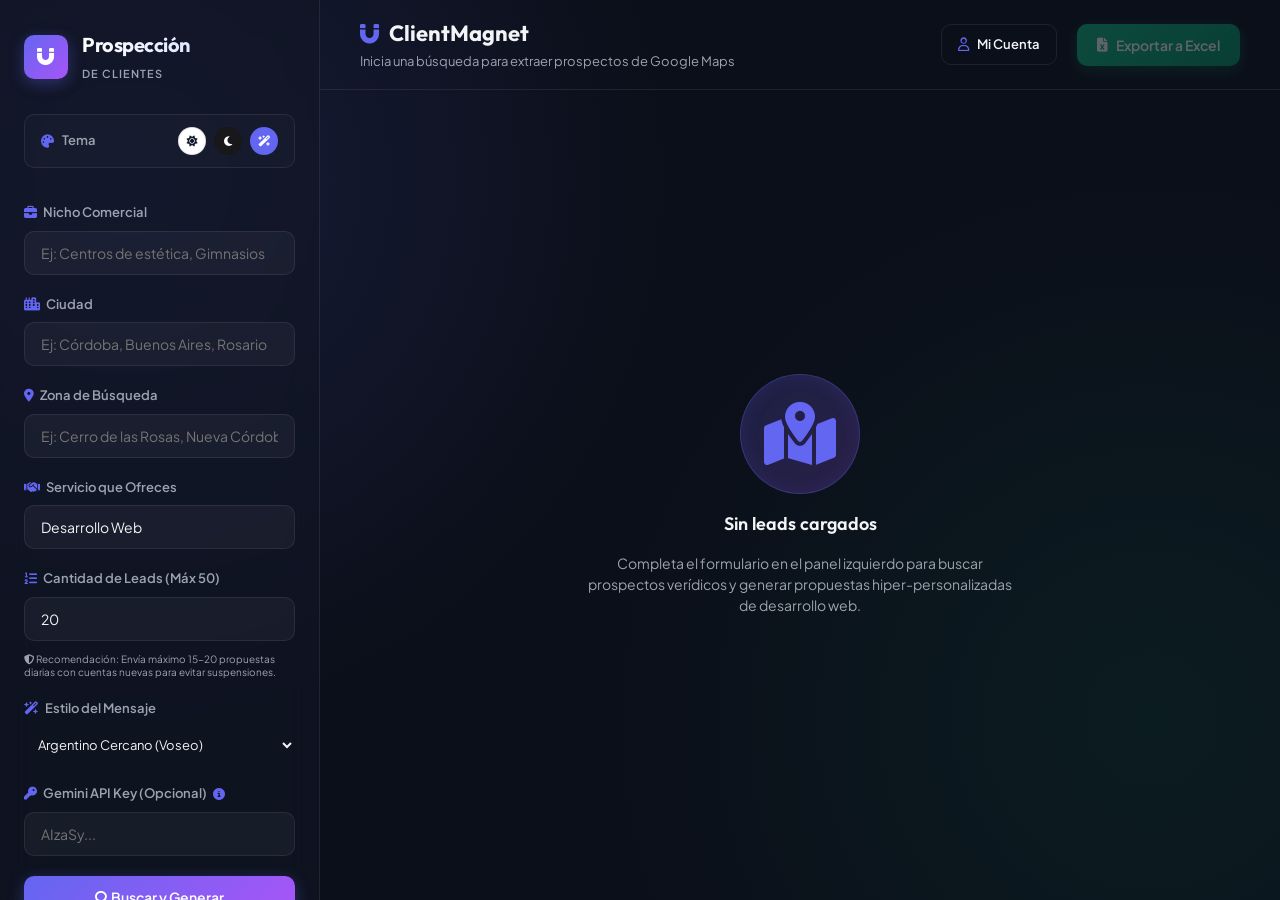
==== commit 9aacb798: "style: intercambiar textos de marca, bajar pestana movil a top: 240px, encoger exportar excel y alin" ====
--- a/templates/index.html
+++ b/templates/index.html
@@ -22,8 +22,8 @@
             <div class="brand">
                 <div class="logo-icon"><i class="fa-solid fa-magnet"></i></div>
                 <div class="brand-text">
-                    <h1>ClientMagnet</h1>
-                    <span>B2B Lead Generator</span>
+                    <h1>Prospección</h1>
+                    <span>de Clientes</span>
                 </div>
                 <button type="button" class="sidebar-close-btn" id="sidebarClose" style="display: none;"><i class="fa-solid fa-xmark"></i></button>
             </div>
@@ -158,14 +158,14 @@
                         <i class="fa-solid fa-bars"></i>
                     </button>
                     <div class="header-info">
-                        <h2 style="display: flex; align-items: center; gap: 10px; margin: 0;"><i class="fa-solid fa-magnet" style="color: var(--primary);"></i>Panel de Prospección</h2>
+                        <h2 style="display: flex; align-items: center; gap: 10px; margin: 0;"><i class="fa-solid fa-magnet" style="color: var(--primary);"></i>ClientMagnet</h2>
                         <p id="searchBreadcrumb" style="margin: 2px 0 0 0;">Inicia una búsqueda para extraer prospectos de Google Maps</p>
                     </div>
                 </div>
                 <div class="header-actions" style="display: flex; align-items: center; gap: 20px;">
                     <div class="auth-section" id="authSection"></div>
-                    <button id="exportBtn" class="btn btn-success" disabled>
-                        <i class="fa-solid fa-file-excel"></i> Exportar a Excel
+                    <button id="exportBtn" class="btn btn-success" disabled title="Exportar a Excel">
+                        <i class="fa-solid fa-file-excel"></i><span class="btn-export-text"> Exportar a Excel</span>
                     </button>
                 </div>
             </header>
--- a/static/style.css
+++ b/static/style.css
@@ -1286,7 +1286,7 @@
     .sidebar-tab-btn {
         display: flex !important;
         position: fixed !important;
-        top: 140px;
+        top: 240px;
         left: 0;
         width: 44px;
         height: 56px;
@@ -1425,26 +1425,48 @@
     }
     
     .header-actions {
-        flex-direction: column-reverse !important;
-        align-items: stretch !important;
+        flex-direction: row !important;
+        align-items: center !important;
+        justify-content: space-between !important;
         gap: 12px !important;
         width: 100% !important;
     }
     
     .auth-section {
-        justify-content: space-between !important;
-        width: 100% !important;
+        flex-grow: 1 !important;
+        width: auto !important;
     }
     
     .auth-profile {
-        width: 100% !important;
-        justify-content: space-between !important;
+        flex-grow: 1 !important;
+        width: auto !important;
+        justify-content: flex-start !important;
+        gap: 8px !important;
+        padding: 4px 8px !important;
+    }
+    
+    .user-name,
+    .user-email {
+        max-width: 90px;
+        white-space: nowrap;
+        overflow: hidden;
+        text-overflow: ellipsis;
     }
     
     #exportBtn {
-        width: 100% !important;
+        width: 42px !important;
+        height: 42px !important;
+        padding: 0 !important;
         justify-content: center !important;
-        padding: 12px !important;
+        align-items: center !important;
+        display: flex !important;
+        border-radius: var(--radius-md) !important;
+        flex-shrink: 0 !important;
+        gap: 0 !important;
+    }
+    
+    .btn-export-text {
+        display: none !important;
     }
 
     /* Filter optimization */
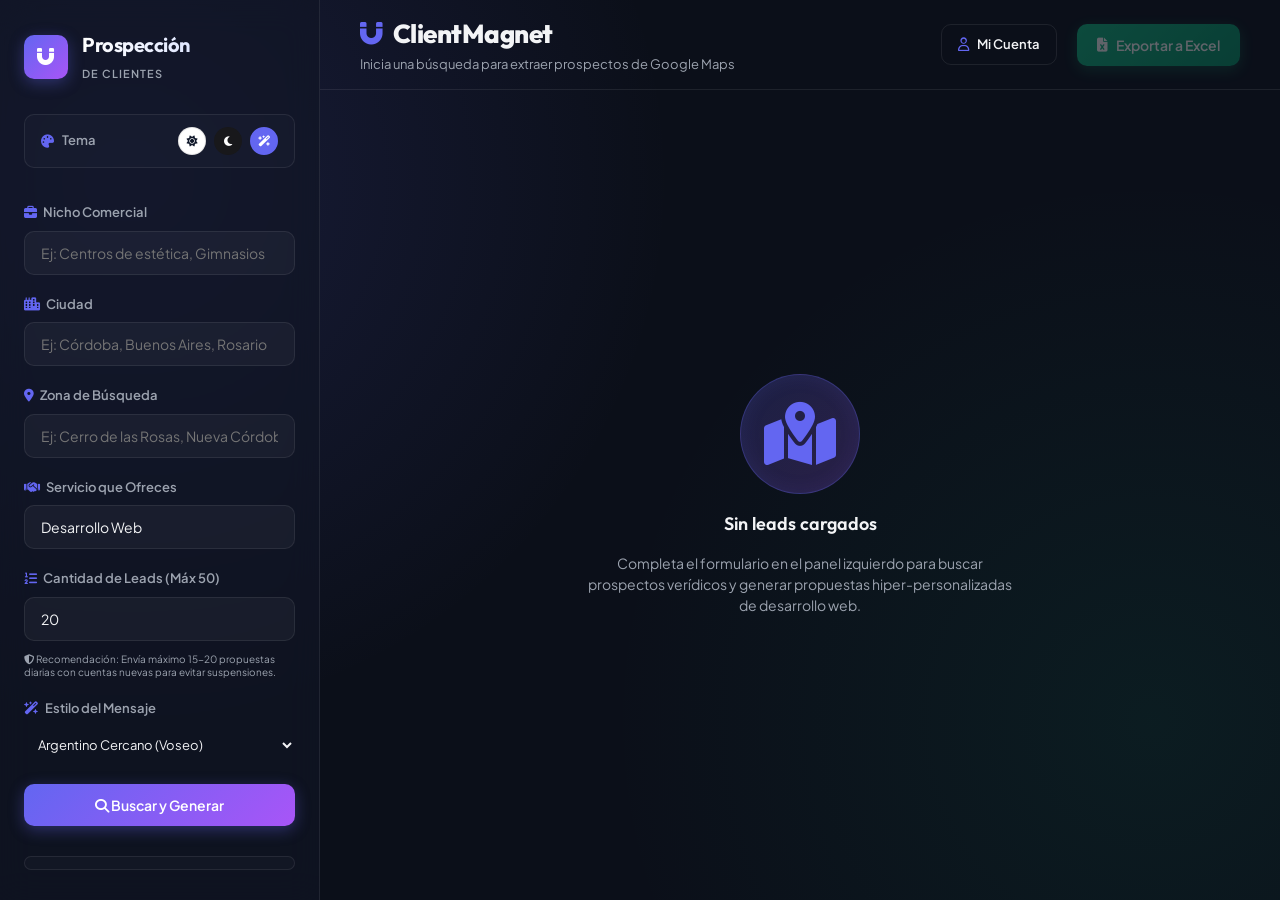
==== commit 3fe1ae6f: "feat: remover campo Gemini API Key de la interfaz y del codigo frontend" ====
--- a/templates/index.html
+++ b/templates/index.html
@@ -90,14 +90,7 @@
                     </select>
                 </div>
                 
-                <div class="form-group">
-                    <label for="apiKey">
-                        <i class="fa-solid fa-key"></i> Gemini API Key (Opcional)
-                        <span class="tooltip-icon" title="Si agregas tu API Key, la propuesta comercial se redactará usando Inteligencia Artificial adaptándose específicamente al nombre y rubro del negocio de forma avanzada. Si no la colocas, se usará una plantilla optimizada."><i class="fa-solid fa-circle-info"></i></span>
-                    </label>
-                    <input type="password" id="apiKey" placeholder="AIzaSy...">
-                </div>
-                
+
                 <button type="submit" id="submitBtn" class="btn btn-primary">
                     <span class="btn-text"><i class="fa-solid fa-magnifying-glass"></i> Buscar y Generar</span>
                     <span class="spinner"><i class="fa-solid fa-circle-notch fa-spin"></i></span>
--- a/static/style.css
+++ b/static/style.css
@@ -393,8 +393,9 @@
 
 .header-info h2 {
     font-family: var(--font-heading);
-    font-size: 22px;
-    font-weight: 700;
+    font-size: 26px;
+    font-weight: 800;
+    letter-spacing: -0.5px;
     color: var(--text-primary);
 }
 
@@ -1276,6 +1277,10 @@
         box-shadow: 0 0 30px rgba(0, 0, 0, 0.5) !important;
         border-right: 1px solid var(--border-color) !important;
         border-bottom: none !important;
+        overflow-y: auto !important;
+        -webkit-overflow-scrolling: touch;
+        padding: 20px 16px !important;
+        gap: 20px !important;
     }
     
     .sidebar.open {
@@ -1404,12 +1409,29 @@
     }
     
     .header-info h2 {
-        font-size: 18px !important;
+        font-size: 22px !important;
     }
     
     /* Ocultar breadcrumb en celus muy chicos si molesta, pero se ve bien */
     #searchBreadcrumb {
         font-size: 11px !important;
+    }
+    
+    .control-form {
+        gap: 14px !important;
+    }
+    
+    .form-group {
+        gap: 6px !important;
+    }
+    
+    .form-group input,
+    .form-group select {
+        padding: 10px 14px !important;
+    }
+    
+    .spam-guide-card {
+        margin-top: 10px !important;
     }
 }
 
@@ -1418,31 +1440,42 @@
     /* Header optimization */
     .main-header {
         height: auto !important;
-        padding: 20px !important;
-        flex-direction: column !important;
-        align-items: stretch !important;
-        gap: 16px !important;
-    }
-    
-    .header-actions {
+        min-height: 80px !important;
+        padding: 16px 20px !important;
         flex-direction: row !important;
         align-items: center !important;
         justify-content: space-between !important;
         gap: 12px !important;
-        width: 100% !important;
+    }
+    
+    .header-actions {
+        flex-direction: row !important;
+        align-items: center !important;
+        justify-content: flex-end !important;
+        gap: 8px !important;
+        width: auto !important;
     }
     
     .auth-section {
-        flex-grow: 1 !important;
+        flex-grow: 0 !important;
         width: auto !important;
     }
     
     .auth-profile {
-        flex-grow: 1 !important;
         width: auto !important;
         justify-content: flex-start !important;
-        gap: 8px !important;
-        padding: 4px 8px !important;
+        gap: 6px !important;
+        padding: 4px 6px !important;
+        border-radius: 20px !important;
+    }
+    
+    .user-details {
+        display: none !important;
+    }
+    
+    .plan-badge {
+        padding: 2px 6px !important;
+        font-size: 9px !important;
     }
     
     .user-name,
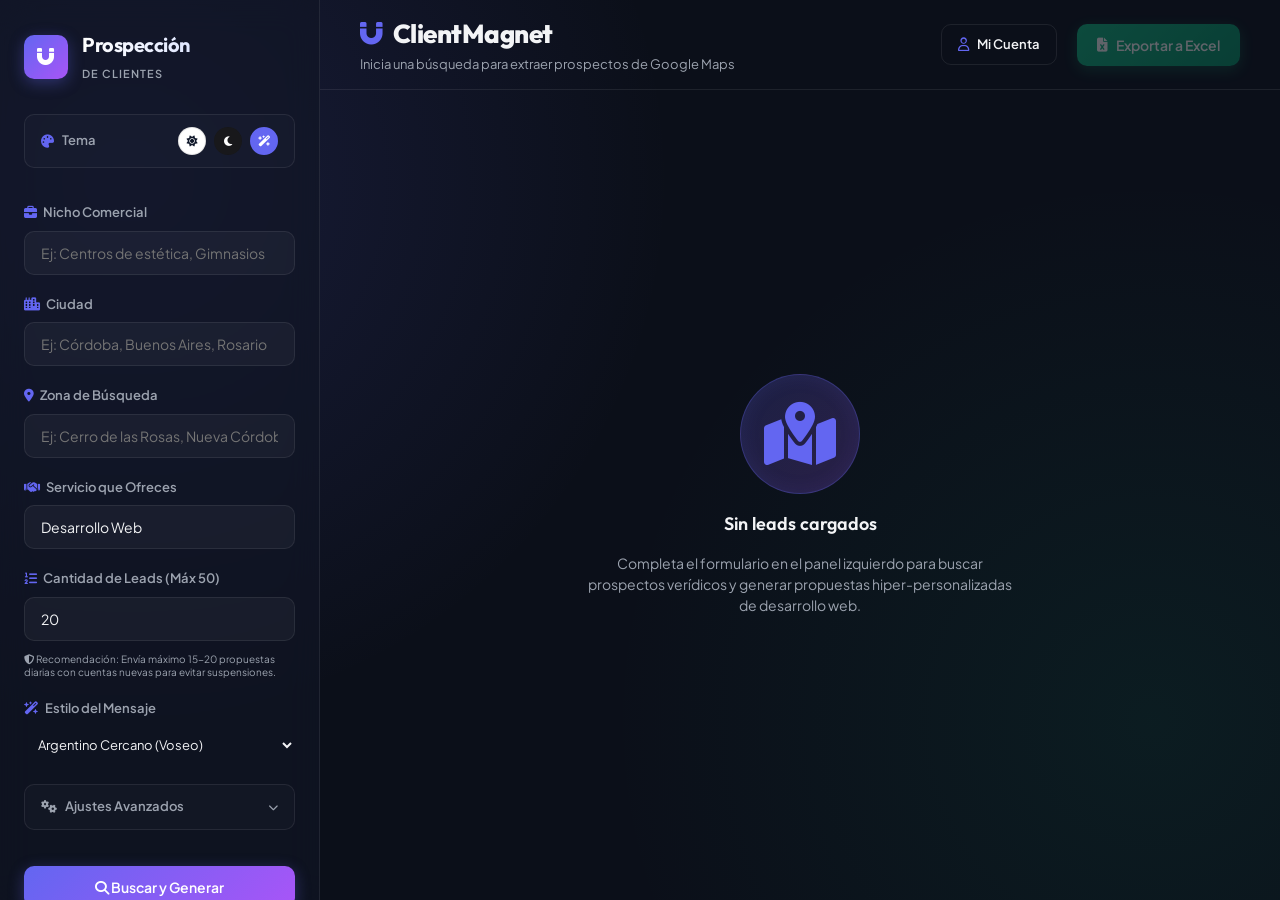
==== commit 22917af5: "feat: implement global search reliability improvements with advanced settings, api key persistence a" ====
--- a/templates/index.html
+++ b/templates/index.html
@@ -91,9 +91,29 @@
                 </div>
                 
 
+                <!-- Ajustes Avanzados -->
+                <div class="advanced-settings-card" style="margin-bottom: 16px;">
+                    <div class="advanced-settings-header" id="advancedToggle">
+                        <span><i class="fa-solid fa-gears"></i> Ajustes Avanzados</span>
+                        <i class="fa-solid fa-chevron-down toggle-icon"></i>
+                    </div>
+                    <div class="advanced-settings-content" id="advancedContent" style="display: none;">
+                        <div class="form-group" style="margin-bottom: 0;">
+                            <label for="geminiApiKey" style="font-size: 11px; margin-bottom: 6px; display: block; color: var(--text-secondary);"><i class="fa-solid fa-key"></i> Gemini API Key (Opcional)</label>
+                            <input type="password" id="geminiApiKey" placeholder="AIzaSy..." style="width: 100%; padding: 10px; border-radius: var(--radius-sm); border: 1px solid var(--border-color); background: var(--input-bg); color: var(--text-primary); font-family: inherit; font-size: 13px; outline: none; transition: var(--transition);">
+                            <span class="help-text" style="font-size: 10px; color: var(--text-secondary); margin-top: 6px; display: block; line-height: 1.4;">
+                                Se utiliza para búsqueda inteligente (OSINT) en Google y propuestas hiper-personalizadas. Queda guardada localmente en tu navegador.
+                            </span>
+                        </div>
+                    </div>
+                </div>
+
                 <button type="submit" id="submitBtn" class="btn btn-primary">
                     <span class="btn-text"><i class="fa-solid fa-magnifying-glass"></i> Buscar y Generar</span>
                     <span class="spinner"><i class="fa-solid fa-circle-notch fa-spin"></i></span>
+                </button>
+                <button type="button" id="modifySearchBtn" class="btn btn-secondary" style="display: none; width: 100%;">
+                    <i class="fa-solid fa-pen-to-square"></i> Modificar búsqueda
                 </button>
             </form>
             
@@ -163,14 +183,39 @@
                 </div>
             </header>
 
+            <!-- Banner de Advertencia de API Key -->
+            <div class="api-warning-banner" id="apiKeyWarningBanner">
+                <div class="api-warning-banner-text">
+                    <i class="fa-solid fa-triangle-exclamation"></i>
+                    <span>¿Te faltan redes sociales o páginas web? El servidor no tiene configurada una <strong>Gemini API Key</strong>, por lo que las búsquedas locales pueden ser limitadas. Configúrala en <strong>Ajustes Avanzados</strong> a la izquierda.</span>
+                </div>
+                <button type="button" class="api-warning-banner-close" onclick="document.getElementById('apiKeyWarningBanner').style.display='none';">
+                    <i class="fa-solid fa-xmark"></i>
+                </button>
+            </div>
+
             <!-- Filtros Inteligentes -->
             <div class="filter-bar" id="filterBar" style="display: none;">
-                <div class="filter-group">
-                    <label class="checkbox-container">
-                        <input type="checkbox" id="hidePremiumLeads">
-                        <span class="checkmark"></span>
-                        <i class="fa-solid fa-filter"></i> Ocultar prospectos con Calidad excelente (>70)
-                    </label>
+                <div class="filter-group" style="display: flex; align-items: center; justify-content: space-between; width: 100%; flex-wrap: wrap; gap: 16px;">
+                    <div style="display: flex; align-items: center; gap: 24px; flex-wrap: wrap;">
+                        <label class="checkbox-container">
+                            <input type="checkbox" id="hidePremiumLeads">
+                            <span class="checkmark"></span>
+                            <i class="fa-solid fa-filter"></i> Ocultar prospectos con Calidad excelente (>70)
+                        </label>
+                        
+                        <!-- Filtro de ordenación -->
+                        <div class="sort-container" style="display: flex; align-items: center; gap: 8px;">
+                            <label for="sortLeads" style="font-size: 13px; font-weight: 600; color: var(--text-primary); display: flex; align-items: center; gap: 6px; margin-bottom: 0;">
+                                <i class="fa-solid fa-sort"></i> Ordenar por puntaje:
+                            </label>
+                            <select id="sortLeads">
+                                <option value="default">Por defecto (Google Maps)</option>
+                                <option value="score-desc">De mayor a menor puntaje</option>
+                                <option value="score-asc">De menor a mayor puntaje</option>
+                            </select>
+                        </div>
+                    </div>
                     <span class="filter-info" id="filterInfo">Mostrando todos los leads.</span>
                 </div>
             </div>
--- a/static/style.css
+++ b/static/style.css
@@ -310,6 +310,29 @@
 .btn-success:disabled {
     opacity: 0.35;
     cursor: not-allowed;
+}
+
+.btn-secondary {
+    background: rgba(255, 255, 255, 0.05);
+    border: 1px solid var(--border-color);
+    color: var(--text-primary);
+}
+.btn-secondary:hover {
+    background: rgba(255, 255, 255, 0.1);
+    border-color: var(--border-hover-color);
+    transform: translateY(-2px);
+}
+.btn-secondary:active {
+    transform: translateY(0);
+}
+
+.control-form input:disabled, 
+.control-form select:disabled {
+    opacity: 0.6;
+    cursor: not-allowed !important;
+    background: rgba(0, 0, 0, 0.2) !important;
+    border-color: rgba(255, 255, 255, 0.03) !important;
+    color: var(--text-secondary);
 }
 
 /* Stats panel */
@@ -906,6 +929,28 @@
     gap: 20px;
     width: 100%;
     justify-content: space-between;
+}
+#sortLeads {
+    background: rgba(255, 255, 255, 0.04);
+    border: 1px solid var(--border-color);
+    color: var(--text-primary);
+    font-family: var(--font-body);
+    font-size: 12px;
+    font-weight: 600;
+    padding: 6px 12px;
+    border-radius: var(--radius-md);
+    outline: none;
+    cursor: pointer;
+    transition: var(--transition);
+}
+#sortLeads:focus, #sortLeads:hover {
+    border-color: var(--primary);
+    background: rgba(255, 255, 255, 0.08);
+    box-shadow: 0 0 10px rgba(99, 102, 241, 0.15);
+}
+#sortLeads option {
+    background-color: var(--bg-main);
+    color: var(--text-primary);
 }
 .checkbox-container {
     display: inline-flex;
@@ -1638,3 +1683,104 @@
     opacity: 1;
     pointer-events: auto;
 }
+
+/* Advanced Settings Card & Warning Banner */
+.advanced-settings-card {
+    background: var(--card-bg);
+    border: 1px solid var(--border-color);
+    border-radius: var(--radius-md);
+    overflow: hidden;
+    transition: var(--transition);
+}
+
+.advanced-settings-card:hover {
+    border-color: rgba(99, 102, 241, 0.3);
+    background: var(--card-hover-bg);
+}
+
+.advanced-settings-header {
+    padding: 12px 16px;
+    display: flex;
+    justify-content: space-between;
+    align-items: center;
+    cursor: pointer;
+    font-size: 13px;
+    font-weight: 600;
+    color: var(--text-secondary);
+    transition: var(--transition);
+    user-select: none;
+}
+
+.advanced-settings-header:hover {
+    color: #fff;
+}
+
+.advanced-settings-header span {
+    display: flex;
+    align-items: center;
+    gap: 8px;
+}
+
+.advanced-settings-header i.toggle-icon {
+    font-size: 10px;
+    transition: transform 0.3s ease;
+}
+
+.advanced-settings-card.open i.toggle-icon {
+    transform: rotate(180deg);
+}
+
+.advanced-settings-content {
+    padding: 0 16px 16px 16px;
+    border-top: 1px solid var(--border-color);
+    background: rgba(0, 0, 0, 0.1);
+    padding-top: 12px;
+}
+
+/* API Key Warning Banner */
+.api-warning-banner {
+    display: none;
+    background: rgba(245, 158, 11, 0.08);
+    border: 1px solid rgba(245, 158, 11, 0.25);
+    border-radius: var(--radius-md);
+    padding: 12px 16px;
+    margin-bottom: 20px;
+    color: var(--warning);
+    font-size: 13px;
+    align-items: center;
+    justify-content: space-between;
+    gap: 12px;
+    animation: fadeIn 0.4s ease;
+}
+
+.api-warning-banner-text {
+    display: flex;
+    align-items: center;
+    gap: 12px;
+    line-height: 1.4;
+}
+
+.api-warning-banner-text i {
+    font-size: 16px;
+    flex-shrink: 0;
+}
+
+.api-warning-banner-close {
+    background: none;
+    border: none;
+    color: inherit;
+    cursor: pointer;
+    font-size: 14px;
+    opacity: 0.7;
+    transition: opacity 0.2s;
+    padding: 4px;
+}
+
+.api-warning-banner-close:hover {
+    opacity: 1;
+}
+
+@keyframes fadeIn {
+    from { opacity: 0; transform: translateY(-4px); }
+    to { opacity: 1; transform: translateY(0); }
+}
